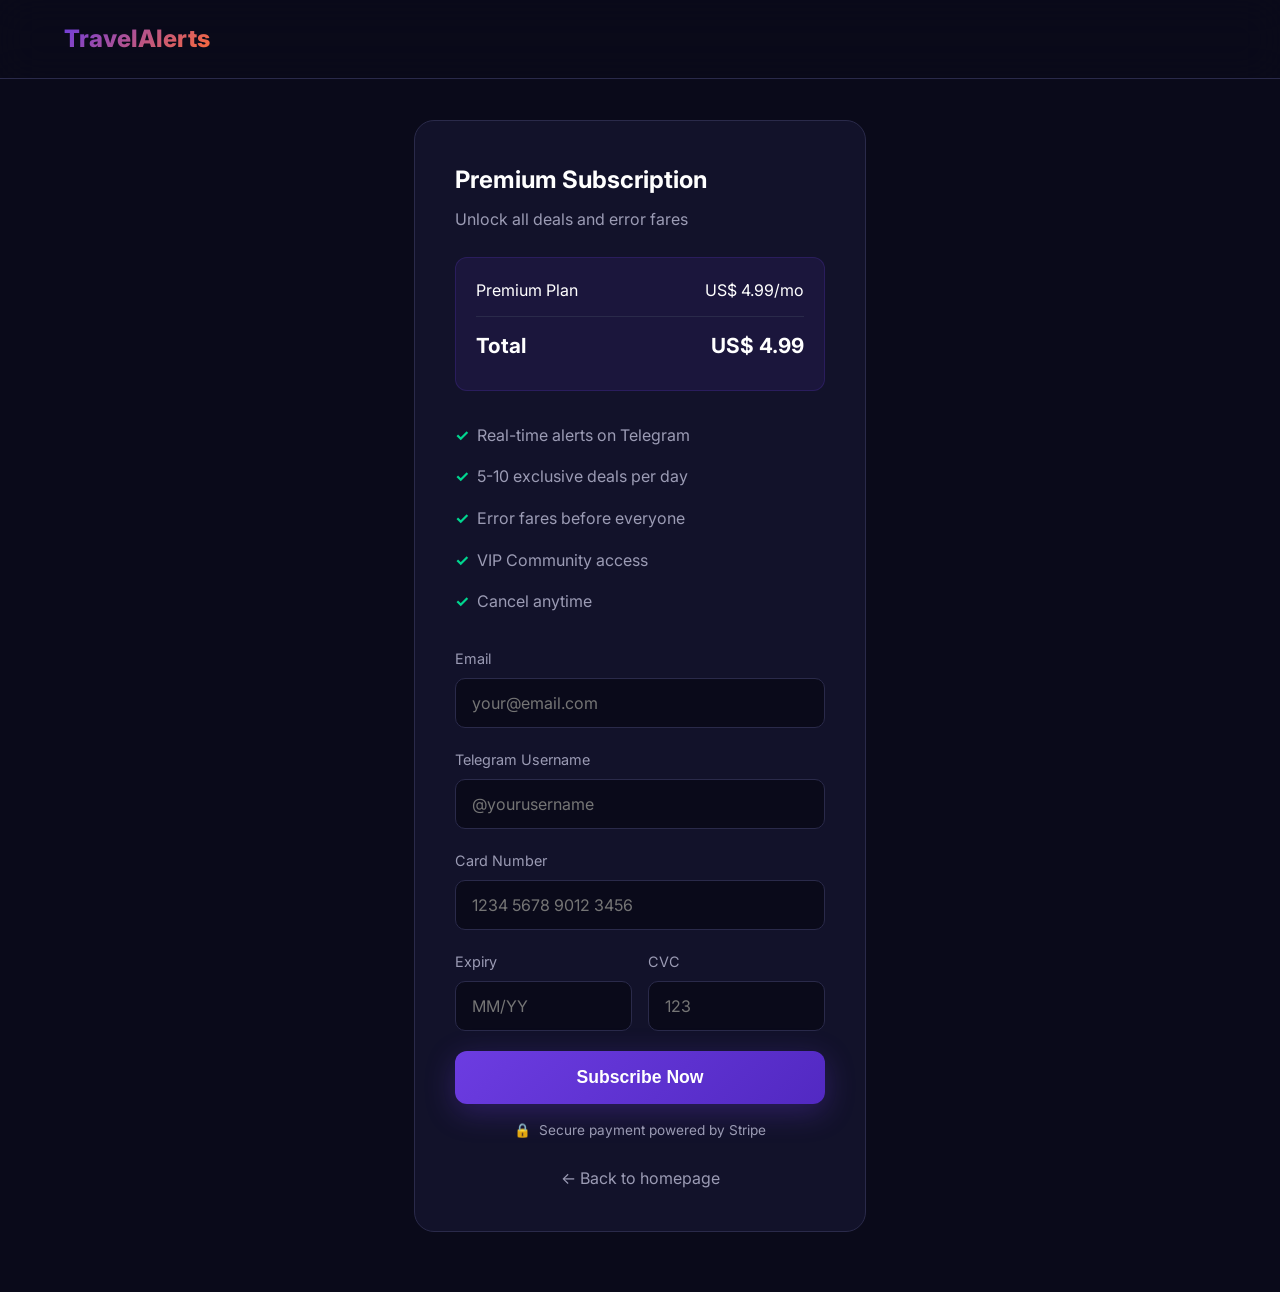
==== pages/checkout.html @ 3c92c2e8 "Site Travel Alerts - landing + checkout + success + i18n" ====
<!DOCTYPE html>
<html lang="en">
<head>
  <meta charset="UTF-8">
  <meta name="viewport" content="width=device-width, initial-scale=1.0">
  <title>Checkout - Travel Alerts Premium</title>
  <link href="https://fonts.googleapis.com/css2?family=Inter:wght@400;500;600;700;800&display=swap" rel="stylesheet">
  <link rel="stylesheet" href="/css/style.css">
  <style>
    .checkout-page { padding: 120px 0 60px; min-height: 100vh; }
    .checkout-container { max-width: 500px; margin: 0 auto; }
    .checkout-card {
      background: var(--bg-card);
      border: 1px solid var(--border);
      border-radius: 20px;
      padding: 40px;
    }
    .checkout-card h2 { margin-bottom: 8px; }
    .checkout-summary {
      background: rgba(108, 60, 225, 0.1);
      border: 1px solid rgba(108, 60, 225, 0.2);
      border-radius: 12px;
      padding: 20px;
      margin: 24px 0;
    }
    .summary-row { display: flex; justify-content: space-between; margin-bottom: 8px; }
    .summary-row.total { font-size: 1.3rem; font-weight: 700; border-top: 1px solid var(--border); padding-top: 12px; margin-top: 12px; }
    .form-group { margin-bottom: 20px; }
    .form-group label { display: block; margin-bottom: 8px; color: var(--text-muted); font-size: 0.9rem; }
    .form-group input, .form-group select {
      width: 100%;
      padding: 14px 16px;
      background: var(--bg-dark);
      border: 1px solid var(--border);
      border-radius: 10px;
      color: var(--text);
      font-size: 1rem;
      font-family: inherit;
    }
    .form-group input:focus, .form-group select:focus {
      outline: none;
      border-color: var(--primary);
    }
    .form-row { display: grid; grid-template-columns: 1fr 1fr; gap: 16px; }
    .secure-badge {
      display: flex;
      align-items: center;
      justify-content: center;
      gap: 8px;
      color: var(--text-muted);
      font-size: 0.85rem;
      margin-top: 16px;
    }
    .included-list { margin: 24px 0; }
    .included-list li {
      padding: 8px 0;
      color: var(--text-muted);
      display: flex;
      align-items: center;
      gap: 8px;
      list-style: none;
    }
    .included-list li::before { content: '✓'; color: var(--success); font-weight: bold; }
    .back-link { display: block; text-align: center; margin-top: 24px; color: var(--text-muted); }
  </style>
</head>
<body>

  <header>
    <div class="container header-inner">
      <a href="/" class="logo">TravelAlerts</a>
    </div>
  </header>

  <section class="checkout-page">
    <div class="container checkout-container">
      <div class="checkout-card">
        <h2 id="ck-title">Premium Subscription</h2>
        <p style="color: var(--text-muted)" id="ck-subtitle">Unlock all deals and error fares</p>

        <div class="checkout-summary">
          <div class="summary-row">
            <span id="ck-plan">Premium Plan</span>
            <span id="ck-plan-price">US$ 4.99/mo</span>
          </div>
          <div class="summary-row total">
            <span id="ck-total-label">Total</span>
            <span id="ck-total">US$ 4.99</span>
          </div>
        </div>

        <ul class="included-list" id="ck-features">
          <li id="ck-f1">Real-time alerts on Telegram</li>
          <li id="ck-f2">5-10 exclusive deals per day</li>
          <li id="ck-f3">Error fares before everyone</li>
          <li id="ck-f4">VIP Community access</li>
          <li id="ck-f5">Cancel anytime</li>
        </ul>

        <form id="checkout-form">
          <div class="form-group">
            <label id="ck-label-email">Email</label>
            <input type="email" id="email" required placeholder="your@email.com">
          </div>

          <div class="form-group">
            <label id="ck-label-telegram">Telegram Username</label>
            <input type="text" id="telegram" required placeholder="@yourusername">
          </div>

          <div class="form-group">
            <label id="ck-label-card">Card Number</label>
            <input type="text" id="card" required placeholder="1234 5678 9012 3456" maxlength="19">
          </div>

          <div class="form-row">
            <div class="form-group">
              <label id="ck-label-exp">Expiry</label>
              <input type="text" id="expiry" required placeholder="MM/YY" maxlength="5">
            </div>
            <div class="form-group">
              <label>CVC</label>
              <input type="text" id="cvc" required placeholder="123" maxlength="4">
            </div>
          </div>

          <button type="submit" class="btn btn-primary" style="width:100%;justify-content:center" id="ck-submit">
            Subscribe Now
          </button>

          <div class="secure-badge">
            🔒 <span id="ck-secure">Secure payment powered by Stripe</span>
          </div>
        </form>

        <a href="/" class="back-link" id="ck-back">← Back to homepage</a>
      </div>
    </div>
  </section>

  <script>
    const CK_TEXTS = {
      pt: {
        title: 'Assinatura Premium',
        subtitle: 'Desbloqueie todos os deals e error fares',
        plan: 'Plano Premium',
        totalLabel: 'Total',
        f1: 'Alertas em tempo real no Telegram',
        f2: '5-10 deals exclusivos por dia',
        f3: 'Error fares antes de todos',
        f4: 'Acesso a Comunidade VIP',
        f5: 'Cancele quando quiser',
        labelEmail: 'E-mail',
        labelTelegram: 'Usuario do Telegram',
        labelCard: 'Numero do cartao',
        labelExp: 'Validade',
        submit: 'Assinar Agora',
        secure: 'Pagamento seguro via Stripe',
        back: '← Voltar para a pagina inicial',
      },
      en: {
        title: 'Premium Subscription',
        subtitle: 'Unlock all deals and error fares',
        plan: 'Premium Plan',
        totalLabel: 'Total',
        f1: 'Real-time alerts on Telegram',
        f2: '5-10 exclusive deals per day',
        f3: 'Error fares before everyone',
        f4: 'VIP Community access',
        f5: 'Cancel anytime',
        labelEmail: 'Email',
        labelTelegram: 'Telegram Username',
        labelCard: 'Card Number',
        labelExp: 'Expiry',
        submit: 'Subscribe Now',
        secure: 'Secure payment powered by Stripe',
        back: '← Back to homepage',
      }
    };

    const PRICES = {
      BRL: { symbol: 'R$', amount: '19,90', period: '/mes' },
      USD: { symbol: 'US$', amount: '4.99', period: '/mo' },
      GBP: { symbol: '£', amount: '3.99', period: '/mo' },
      EUR: { symbol: '€', amount: '4.49', period: '/mo' },
      CHF: { symbol: 'CHF', amount: '4.99', period: '/mo' },
      AUD: { symbol: 'A$', amount: '7.49', period: '/mo' },
      AED: { symbol: 'AED', amount: '18.90', period: '/mo' },
      JPY: { symbol: '¥', amount: '750', period: '/mo' },
      KRW: { symbol: '₩', amount: '6,900', period: '/mo' },
      CAD: { symbol: 'C$', amount: '6.49', period: '/mo' },
      DKK: { symbol: 'DKK', amount: '34.90', period: '/mo' },
      SEK: { symbol: 'SEK', amount: '52.90', period: '/mo' },
      NOK: { symbol: 'NOK', amount: '54.90', period: '/mo' },
      MXN: { symbol: 'MX$', amount: '89.90', period: '/mo' },
    };

    async function initCheckout() {
      let lang = 'en', currencyCode = 'USD';
      try {
        const res = await fetch('/api/detect-country');
        const data = await res.json();
        lang = data.lang || 'en';
        currencyCode = data.currency?.code || 'USD';
      } catch {}

      const t = CK_TEXTS[lang] || CK_TEXTS.en;
      const p = PRICES[currencyCode] || PRICES.USD;
      const per = lang === 'pt' ? '/mes' : '/mo';

      document.getElementById('ck-title').textContent = t.title;
      document.getElementById('ck-subtitle').textContent = t.subtitle;
      document.getElementById('ck-plan').textContent = t.plan;
      document.getElementById('ck-plan-price').textContent = `${p.symbol} ${p.amount}${per}`;
      document.getElementById('ck-total-label').textContent = t.totalLabel;
      document.getElementById('ck-total').textContent = `${p.symbol} ${p.amount}`;
      document.getElementById('ck-f1').textContent = t.f1;
      document.getElementById('ck-f2').textContent = t.f2;
      document.getElementById('ck-f3').textContent = t.f3;
      document.getElementById('ck-f4').textContent = t.f4;
      document.getElementById('ck-f5').textContent = t.f5;
      document.getElementById('ck-label-email').textContent = t.labelEmail;
      document.getElementById('ck-label-telegram').textContent = t.labelTelegram;
      document.getElementById('ck-label-card').textContent = t.labelCard;
      document.getElementById('ck-label-exp').textContent = t.labelExp;
      document.getElementById('ck-submit').textContent = t.submit;
      document.getElementById('ck-secure').textContent = t.secure;
      document.getElementById('ck-back').textContent = t.back;

      // Card formatting
      document.getElementById('card').addEventListener('input', function(e) {
        let v = e.target.value.replace(/\D/g, '').substring(0, 16);
        e.target.value = v.replace(/(.{4})/g, '$1 ').trim();
      });

      document.getElementById('expiry').addEventListener('input', function(e) {
        let v = e.target.value.replace(/\D/g, '').substring(0, 4);
        if (v.length >= 2) v = v.substring(0, 2) + '/' + v.substring(2);
        e.target.value = v;
      });

      // Form submit
      document.getElementById('checkout-form').addEventListener('submit', function(e) {
        e.preventDefault();
        // TODO: Integrate with Stripe API
        // For now, redirect to success page
        const telegram = document.getElementById('telegram').value;
        const email = document.getElementById('email').value;
        window.location.href = `/success?telegram=${encodeURIComponent(telegram)}&email=${encodeURIComponent(email)}`;
      });
    }

    document.addEventListener('DOMContentLoaded', initCheckout);
  </script>
</body>
</html>
---- css/style.css ----
* { margin: 0; padding: 0; box-sizing: border-box; }

:root {
  --primary: #6C3CE1;
  --primary-dark: #5229C2;
  --accent: #FF6B35;
  --bg-dark: #0A0A1A;
  --bg-card: #12122A;
  --bg-card-hover: #1A1A3A;
  --text: #FFFFFF;
  --text-muted: #9B9BB4;
  --success: #00D68F;
  --border: #2A2A4A;
}

body {
  font-family: 'Inter', -apple-system, BlinkMacSystemFont, sans-serif;
  background: var(--bg-dark);
  color: var(--text);
  line-height: 1.6;
  overflow-x: hidden;
}

a { color: var(--primary); text-decoration: none; }

.container { max-width: 1200px; margin: 0 auto; padding: 0 24px; }

/* ===== HEADER ===== */
header {
  padding: 20px 0;
  position: fixed;
  width: 100%;
  top: 0;
  z-index: 100;
  background: rgba(10, 10, 26, 0.9);
  backdrop-filter: blur(20px);
  border-bottom: 1px solid var(--border);
}

.header-inner {
  display: flex;
  justify-content: space-between;
  align-items: center;
}

.logo {
  font-size: 1.5rem;
  font-weight: 800;
  background: linear-gradient(135deg, var(--primary), var(--accent));
  -webkit-background-clip: text;
  -webkit-text-fill-color: transparent;
}

.nav-links { display: flex; gap: 32px; align-items: center; }
.nav-links a { color: var(--text-muted); font-size: 0.95rem; transition: color 0.3s; }
.nav-links a:hover { color: var(--text); }

.lang-badge {
  background: var(--bg-card);
  border: 1px solid var(--border);
  padding: 6px 14px;
  border-radius: 20px;
  font-size: 0.85rem;
  cursor: pointer;
  transition: all 0.3s;
}
.lang-badge:hover { border-color: var(--primary); }

/* ===== HERO ===== */
.hero {
  padding: 160px 0 100px;
  text-align: center;
  position: relative;
}

.hero::before {
  content: '';
  position: absolute;
  top: 0; left: 50%;
  transform: translateX(-50%);
  width: 600px; height: 600px;
  background: radial-gradient(circle, rgba(108, 60, 225, 0.15), transparent 70%);
  pointer-events: none;
}

.hero-badge {
  display: inline-block;
  background: rgba(108, 60, 225, 0.15);
  border: 1px solid rgba(108, 60, 225, 0.3);
  padding: 8px 20px;
  border-radius: 50px;
  font-size: 0.9rem;
  color: var(--primary);
  margin-bottom: 24px;
}

.hero h1 {
  font-size: clamp(2.5rem, 6vw, 4.5rem);
  font-weight: 800;
  line-height: 1.1;
  margin-bottom: 24px;
}

.hero h1 span {
  background: linear-gradient(135deg, var(--accent), #FF9A5C);
  -webkit-background-clip: text;
  -webkit-text-fill-color: transparent;
}

.hero p {
  font-size: 1.2rem;
  color: var(--text-muted);
  max-width: 600px;
  margin: 0 auto 40px;
}

.hero-buttons { display: flex; gap: 16px; justify-content: center; flex-wrap: wrap; }

.btn {
  padding: 16px 32px;
  border-radius: 12px;
  font-size: 1.1rem;
  font-weight: 600;
  border: none;
  cursor: pointer;
  transition: all 0.3s;
  display: inline-flex;
  align-items: center;
  gap: 8px;
}

.btn-primary {
  background: linear-gradient(135deg, var(--primary), var(--primary-dark));
  color: white;
  box-shadow: 0 8px 30px rgba(108, 60, 225, 0.3);
}
.btn-primary:hover {
  transform: translateY(-2px);
  box-shadow: 0 12px 40px rgba(108, 60, 225, 0.4);
}

.btn-secondary {
  background: var(--bg-card);
  color: var(--text);
  border: 1px solid var(--border);
}
.btn-secondary:hover {
  border-color: var(--primary);
  transform: translateY(-2px);
}

/* ===== STATS BAR ===== */
.stats-bar {
  display: grid;
  grid-template-columns: repeat(auto-fit, minmax(200px, 1fr));
  gap: 24px;
  padding: 60px 0;
}

.stat-item {
  text-align: center;
  padding: 24px;
  background: var(--bg-card);
  border-radius: 16px;
  border: 1px solid var(--border);
}

.stat-number {
  font-size: 2.5rem;
  font-weight: 800;
  background: linear-gradient(135deg, var(--primary), var(--accent));
  -webkit-background-clip: text;
  -webkit-text-fill-color: transparent;
}

.stat-label { color: var(--text-muted); font-size: 0.95rem; margin-top: 4px; }

/* ===== FEATURES ===== */
.features { padding: 80px 0; }
.features h2 { text-align: center; font-size: 2.5rem; margin-bottom: 60px; }

.features-grid {
  display: grid;
  grid-template-columns: repeat(auto-fit, minmax(300px, 1fr));
  gap: 24px;
}

.feature-card {
  background: var(--bg-card);
  border: 1px solid var(--border);
  border-radius: 16px;
  padding: 32px;
  transition: all 0.3s;
}
.feature-card:hover {
  border-color: var(--primary);
  transform: translateY(-4px);
  background: var(--bg-card-hover);
}

.feature-icon {
  font-size: 2.5rem;
  margin-bottom: 16px;
}

.feature-card h3 { font-size: 1.3rem; margin-bottom: 12px; }
.feature-card p { color: var(--text-muted); }

/* ===== PRICING ===== */
.pricing { padding: 80px 0; }
.pricing h2 { text-align: center; font-size: 2.5rem; margin-bottom: 16px; }
.pricing .subtitle { text-align: center; color: var(--text-muted); margin-bottom: 60px; font-size: 1.1rem; }

.pricing-grid {
  display: grid;
  grid-template-columns: repeat(auto-fit, minmax(320px, 1fr));
  gap: 24px;
  max-width: 800px;
  margin: 0 auto;
}

.price-card {
  background: var(--bg-card);
  border: 1px solid var(--border);
  border-radius: 20px;
  padding: 40px;
  position: relative;
  transition: all 0.3s;
}
.price-card:hover { transform: translateY(-4px); }

.price-card.popular {
  border-color: var(--primary);
  box-shadow: 0 0 60px rgba(108, 60, 225, 0.15);
}

.popular-badge {
  position: absolute;
  top: -14px;
  left: 50%;
  transform: translateX(-50%);
  background: linear-gradient(135deg, var(--primary), var(--accent));
  color: white;
  padding: 6px 20px;
  border-radius: 50px;
  font-size: 0.85rem;
  font-weight: 600;
}

.price-card h3 { font-size: 1.5rem; margin-bottom: 8px; }
.price-card .price {
  font-size: 3rem;
  font-weight: 800;
  margin: 16px 0;
}
.price-card .price small { font-size: 1rem; color: var(--text-muted); font-weight: 400; }
.price-card .price-period { color: var(--text-muted); font-size: 0.9rem; }

.price-features {
  list-style: none;
  margin: 24px 0 32px;
}

.price-features li {
  padding: 10px 0;
  color: var(--text-muted);
  display: flex;
  align-items: center;
  gap: 10px;
}

.price-features li::before {
  content: '✓';
  color: var(--success);
  font-weight: bold;
}

.price-card .btn { width: 100%; justify-content: center; }

/* ===== EXAMPLES ===== */
.examples { padding: 80px 0; }
.examples h2 { text-align: center; font-size: 2.5rem; margin-bottom: 60px; }

.deal-example {
  background: var(--bg-card);
  border: 1px solid var(--border);
  border-radius: 16px;
  padding: 24px;
  max-width: 500px;
  margin: 0 auto 24px;
}

.deal-header { display: flex; justify-content: space-between; align-items: center; margin-bottom: 12px; }
.deal-tag {
  background: rgba(255, 107, 53, 0.15);
  color: var(--accent);
  padding: 4px 12px;
  border-radius: 8px;
  font-size: 0.85rem;
  font-weight: 600;
}

.deal-route { font-size: 1.3rem; font-weight: 700; margin-bottom: 8px; }
.deal-price { font-size: 1.8rem; font-weight: 800; color: var(--success); }
.deal-original { color: var(--text-muted); text-decoration: line-through; font-size: 1rem; margin-left: 8px; }
.deal-savings {
  background: rgba(0, 214, 143, 0.1);
  color: var(--success);
  padding: 4px 10px;
  border-radius: 8px;
  font-size: 0.85rem;
  margin-top: 8px;
  display: inline-block;
}

/* ===== FOOTER ===== */
footer {
  padding: 60px 0 30px;
  border-top: 1px solid var(--border);
  text-align: center;
}

footer p { color: var(--text-muted); font-size: 0.9rem; }

/* ===== RESPONSIVE ===== */
@media (max-width: 768px) {
  .nav-links { display: none; }
  .hero { padding: 120px 0 60px; }
  .hero-buttons { flex-direction: column; align-items: center; }
  .btn { width: 100%; max-width: 320px; justify-content: center; }
  .stats-bar { grid-template-columns: repeat(2, 1fr); }
  .pricing-grid { grid-template-columns: 1fr; }
}
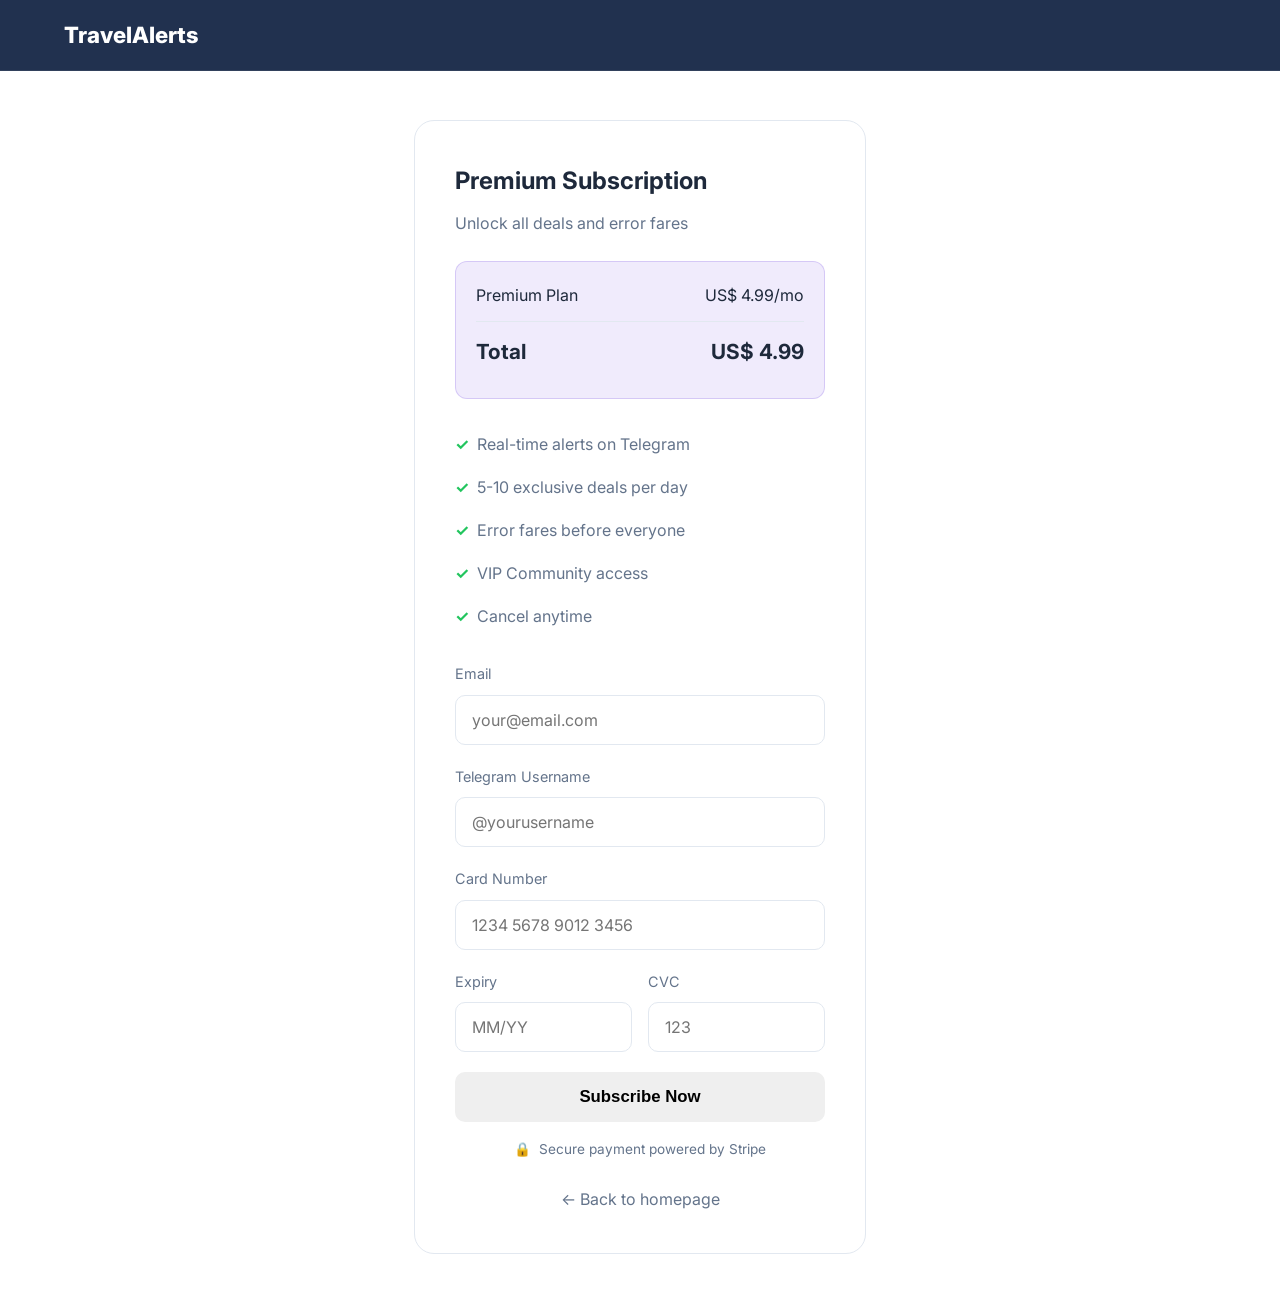
==== commit 623021cd: "Fix: todos os acentos PT-BR corrigidos - landing, checkout, success" ====
--- a/pages/checkout.html
+++ b/pages/checkout.html
@@ -148,15 +148,15 @@
         f1: 'Alertas em tempo real no Telegram',
         f2: '5-10 deals exclusivos por dia',
         f3: 'Error fares antes de todos',
-        f4: 'Acesso a Comunidade VIP',
+        f4: 'Acesso \u00E0 Comunidade VIP',
         f5: 'Cancele quando quiser',
         labelEmail: 'E-mail',
-        labelTelegram: 'Usuario do Telegram',
-        labelCard: 'Numero do cartao',
+        labelTelegram: 'Usu\u00E1rio do Telegram',
+        labelCard: 'N\u00FAmero do cart\u00E3o',
         labelExp: 'Validade',
         submit: 'Assinar Agora',
         secure: 'Pagamento seguro via Stripe',
-        back: '← Voltar para a pagina inicial',
+        back: '\u2190 Voltar para a p\u00E1gina inicial',
       },
       en: {
         title: 'Premium Subscription',
--- a/css/style.css
+++ b/css/style.css
@@ -1,333 +1,290 @@
 * { margin: 0; padding: 0; box-sizing: border-box; }
 
 :root {
-  --primary: #6C3CE1;
-  --primary-dark: #5229C2;
-  --accent: #FF6B35;
-  --bg-dark: #0A0A1A;
-  --bg-card: #12122A;
-  --bg-card-hover: #1A1A3A;
-  --text: #FFFFFF;
-  --text-muted: #9B9BB4;
-  --success: #00D68F;
-  --border: #2A2A4A;
+  --brand: #1A2B4A;
+  --brand-light: #243B63;
+  --turquoise: #00B4D8;
+  --turquoise-dark: #0891B2;
+  --cta: #FF6B2B;
+  --cta-hover: #E85A1B;
+  --urgent: #EF4444;
+  --gold: #D4A843;
+  --gold-light: #F5DEB3;
+  --success: #22C55E;
+  --text: #1E293B;
+  --text-muted: #64748B;
+  --bg: #FFFFFF;
+  --bg-alt: #F8FAFC;
+  --bg-card: #FFFFFF;
+  --border: #E2E8F0;
+  --expired: rgba(239,68,68,0.08);
 }
 
 body {
   font-family: 'Inter', -apple-system, BlinkMacSystemFont, sans-serif;
-  background: var(--bg-dark);
+  background: var(--bg);
   color: var(--text);
-  line-height: 1.6;
+  line-height: 1.7;
   overflow-x: hidden;
 }
 
-a { color: var(--primary); text-decoration: none; }
-
+a { color: var(--turquoise-dark); text-decoration: none; }
 .container { max-width: 1200px; margin: 0 auto; padding: 0 24px; }
-
-/* ===== HEADER ===== */
+img { max-width: 100%; }
+
+/* HEADER */
 header {
-  padding: 20px 0;
-  position: fixed;
-  width: 100%;
-  top: 0;
-  z-index: 100;
-  background: rgba(10, 10, 26, 0.9);
-  backdrop-filter: blur(20px);
-  border-bottom: 1px solid var(--border);
-}
-
-.header-inner {
-  display: flex;
-  justify-content: space-between;
-  align-items: center;
-}
-
-.logo {
-  font-size: 1.5rem;
-  font-weight: 800;
-  background: linear-gradient(135deg, var(--primary), var(--accent));
-  -webkit-background-clip: text;
-  -webkit-text-fill-color: transparent;
-}
-
-.nav-links { display: flex; gap: 32px; align-items: center; }
-.nav-links a { color: var(--text-muted); font-size: 0.95rem; transition: color 0.3s; }
-.nav-links a:hover { color: var(--text); }
-
+  padding: 16px 0;
+  position: fixed; width: 100%; top: 0; z-index: 100;
+  background: rgba(26,43,74,0.97);
+  backdrop-filter: blur(12px);
+  border-bottom: 1px solid rgba(255,255,255,0.08);
+}
+.header-inner { display: flex; justify-content: space-between; align-items: center; }
+.logo { font-size: 1.4rem; font-weight: 800; color: #fff; }
+.logo span { color: var(--turquoise); }
+.nav-links { display: flex; gap: 28px; align-items: center; }
+.nav-links a { color: rgba(255,255,255,0.75); font-size: 0.9rem; transition: color 0.3s; }
+.nav-links a:hover { color: #fff; }
 .lang-badge {
-  background: var(--bg-card);
+  background: rgba(255,255,255,0.1); border: 1px solid rgba(255,255,255,0.2);
+  padding: 5px 12px; border-radius: 20px; font-size: 0.8rem; color: #fff; cursor: pointer;
+}
+
+/* HERO */
+.hero {
+  padding: 140px 0 80px;
+  background: linear-gradient(165deg, var(--brand) 0%, #0F1B30 100%);
+  color: #fff; text-align: center; position: relative; overflow: hidden;
+}
+.hero::after {
+  content: ''; position: absolute; bottom: -2px; left: 0; right: 0; height: 80px;
+  background: linear-gradient(to bottom, transparent, var(--bg));
+}
+.hero-badge {
+  display: inline-block; background: rgba(0,180,216,0.15);
+  border: 1px solid rgba(0,180,216,0.3); padding: 6px 18px;
+  border-radius: 50px; font-size: 0.85rem; color: var(--turquoise); margin-bottom: 20px;
+}
+.hero h1 {
+  font-size: clamp(2rem, 5vw, 3.5rem); font-weight: 800; line-height: 1.15; margin-bottom: 20px;
+  max-width: 800px; margin-left: auto; margin-right: auto;
+}
+.hero h1 .highlight {
+  background: linear-gradient(135deg, var(--cta), #FF9A5C);
+  -webkit-background-clip: text; -webkit-text-fill-color: transparent;
+}
+.hero p { font-size: 1.15rem; color: rgba(255,255,255,0.7); max-width: 620px; margin: 0 auto 32px; }
+.hero-buttons { display: flex; gap: 14px; justify-content: center; flex-wrap: wrap; }
+.hero-micro { color: rgba(255,255,255,0.5); font-size: 0.8rem; margin-top: 16px; }
+
+/* BUTTONS */
+.btn {
+  padding: 15px 30px; border-radius: 10px; font-size: 1.05rem; font-weight: 600;
+  border: none; cursor: pointer; transition: all 0.3s; display: inline-flex; align-items: center; gap: 8px;
+  text-decoration: none;
+}
+.btn-cta {
+  background: var(--cta); color: #fff;
+  box-shadow: 0 6px 24px rgba(255,107,43,0.35);
+}
+.btn-cta:hover { background: var(--cta-hover); transform: translateY(-2px); box-shadow: 0 10px 32px rgba(255,107,43,0.4); }
+.btn-outline { background: transparent; color: #fff; border: 1.5px solid rgba(255,255,255,0.3); }
+.btn-outline:hover { border-color: var(--turquoise); color: var(--turquoise); }
+.btn-gold {
+  background: linear-gradient(135deg, var(--gold), #C4943A); color: #fff;
+  box-shadow: 0 6px 24px rgba(212,168,67,0.3);
+}
+.btn-gold:hover { transform: translateY(-2px); }
+.btn-success { background: var(--success); color: #fff; }
+
+/* SOCIAL PROOF BAR */
+.proof-bar {
+  display: flex; justify-content: center; gap: 40px; flex-wrap: wrap;
+  padding: 20px 0; margin-top: 32px; border-top: 1px solid rgba(255,255,255,0.1);
+}
+.proof-item { text-align: center; }
+.proof-number { font-size: 1.6rem; font-weight: 800; color: var(--turquoise); }
+.proof-label { font-size: 0.8rem; color: rgba(255,255,255,0.5); }
+
+/* EXPIRED DEALS - FOMO */
+.fomo { padding: 70px 0; background: var(--bg-alt); }
+.fomo h2 { text-align: center; font-size: 2rem; margin-bottom: 8px; color: var(--urgent); }
+.fomo .subtitle { text-align: center; color: var(--text-muted); margin-bottom: 40px; font-size: 1.05rem; }
+.fomo-grid { display: grid; grid-template-columns: repeat(auto-fit, minmax(280px, 1fr)); gap: 20px; }
+.fomo-card {
+  background: var(--bg-card); border: 1px solid var(--border); border-radius: 14px;
+  padding: 24px; position: relative; opacity: 0.85;
+}
+.fomo-card::before {
+  content: ''; position: absolute; top: 0; left: 0; right: 0; bottom: 0;
+  background: repeating-linear-gradient(45deg, transparent, transparent 10px, rgba(239,68,68,0.02) 10px, rgba(239,68,68,0.02) 20px);
+  border-radius: 14px; pointer-events: none;
+}
+.expired-badge {
+  background: var(--expired); color: var(--urgent); padding: 3px 10px;
+  border-radius: 6px; font-size: 0.75rem; font-weight: 700;
+}
+.fomo-route { font-size: 1.15rem; font-weight: 700; margin: 10px 0 6px; }
+.fomo-prices { display: flex; align-items: center; gap: 12px; }
+.fomo-original { text-decoration: line-through; color: var(--text-muted); font-size: 1rem; }
+.fomo-deal { font-size: 1.4rem; font-weight: 800; color: var(--success); }
+.fomo-savings {
+  background: rgba(34,197,94,0.1); color: var(--success); padding: 3px 10px;
+  border-radius: 6px; font-size: 0.8rem; font-weight: 600; display: inline-block; margin-top: 8px;
+}
+.fomo-time { color: var(--text-muted); font-size: 0.8rem; margin-top: 8px; }
+.fomo-cta { text-align: center; margin-top: 40px; }
+
+/* DESTINATIONS */
+.destinations { padding: 70px 0; }
+.destinations h2 { text-align: center; font-size: 2rem; margin-bottom: 40px; }
+.dest-grid { display: grid; grid-template-columns: repeat(auto-fit, minmax(280px, 1fr)); gap: 20px; }
+.dest-card {
+  border-radius: 16px; overflow: hidden; position: relative;
+  border: 1px solid var(--border); transition: transform 0.3s, box-shadow 0.3s;
+}
+.dest-card:hover { transform: translateY(-6px); box-shadow: 0 16px 48px rgba(0,0,0,0.1); }
+.dest-img {
+  width: 100%; height: 200px; object-fit: cover;
+}
+.dest-info { padding: 20px; }
+.dest-route { font-weight: 700; font-size: 1.1rem; margin-bottom: 8px; }
+.dest-price-row { display: flex; align-items: center; gap: 10px; }
+.dest-original { text-decoration: line-through; color: var(--text-muted); }
+.dest-deal { font-size: 1.5rem; font-weight: 800; color: var(--success); }
+.dest-tag {
+  position: absolute; top: 12px; left: 12px;
+  background: var(--urgent); color: #fff; padding: 4px 10px;
+  border-radius: 6px; font-size: 0.75rem; font-weight: 700;
+}
+
+/* HOW IT WORKS */
+.how { padding: 70px 0; background: var(--bg-alt); }
+.how h2 { text-align: center; font-size: 2rem; margin-bottom: 50px; }
+.steps { display: grid; grid-template-columns: repeat(auto-fit, minmax(280px, 1fr)); gap: 32px; }
+.step { text-align: center; padding: 32px 24px; }
+.step-icon { font-size: 3rem; margin-bottom: 16px; }
+.step-num {
+  display: inline-flex; align-items: center; justify-content: center;
+  width: 36px; height: 36px; border-radius: 50%;
+  background: var(--turquoise); color: #fff; font-weight: 700; font-size: 1rem; margin-bottom: 12px;
+}
+.step h3 { font-size: 1.2rem; margin-bottom: 8px; }
+.step p { color: var(--text-muted); font-size: 0.95rem; }
+
+/* FEATURES TABLE */
+.compare { padding: 70px 0; }
+.compare h2 { text-align: center; font-size: 2rem; margin-bottom: 40px; }
+.compare-table {
+  max-width: 700px; margin: 0 auto; border-radius: 16px; overflow: hidden;
   border: 1px solid var(--border);
-  padding: 6px 14px;
-  border-radius: 20px;
-  font-size: 0.85rem;
-  cursor: pointer;
-  transition: all 0.3s;
-}
-.lang-badge:hover { border-color: var(--primary); }
-
-/* ===== HERO ===== */
-.hero {
-  padding: 160px 0 100px;
-  text-align: center;
-  position: relative;
-}
-
-.hero::before {
-  content: '';
-  position: absolute;
-  top: 0; left: 50%;
-  transform: translateX(-50%);
-  width: 600px; height: 600px;
-  background: radial-gradient(circle, rgba(108, 60, 225, 0.15), transparent 70%);
-  pointer-events: none;
-}
-
-.hero-badge {
-  display: inline-block;
-  background: rgba(108, 60, 225, 0.15);
-  border: 1px solid rgba(108, 60, 225, 0.3);
-  padding: 8px 20px;
-  border-radius: 50px;
-  font-size: 0.9rem;
-  color: var(--primary);
-  margin-bottom: 24px;
-}
-
-.hero h1 {
-  font-size: clamp(2.5rem, 6vw, 4.5rem);
-  font-weight: 800;
-  line-height: 1.1;
-  margin-bottom: 24px;
-}
-
-.hero h1 span {
-  background: linear-gradient(135deg, var(--accent), #FF9A5C);
-  -webkit-background-clip: text;
-  -webkit-text-fill-color: transparent;
-}
-
-.hero p {
-  font-size: 1.2rem;
-  color: var(--text-muted);
-  max-width: 600px;
-  margin: 0 auto 40px;
-}
-
-.hero-buttons { display: flex; gap: 16px; justify-content: center; flex-wrap: wrap; }
-
-.btn {
-  padding: 16px 32px;
-  border-radius: 12px;
-  font-size: 1.1rem;
-  font-weight: 600;
-  border: none;
-  cursor: pointer;
-  transition: all 0.3s;
-  display: inline-flex;
-  align-items: center;
-  gap: 8px;
-}
-
-.btn-primary {
-  background: linear-gradient(135deg, var(--primary), var(--primary-dark));
-  color: white;
-  box-shadow: 0 8px 30px rgba(108, 60, 225, 0.3);
-}
-.btn-primary:hover {
-  transform: translateY(-2px);
-  box-shadow: 0 12px 40px rgba(108, 60, 225, 0.4);
-}
-
-.btn-secondary {
-  background: var(--bg-card);
-  color: var(--text);
-  border: 1px solid var(--border);
-}
-.btn-secondary:hover {
-  border-color: var(--primary);
-  transform: translateY(-2px);
-}
-
-/* ===== STATS BAR ===== */
-.stats-bar {
-  display: grid;
-  grid-template-columns: repeat(auto-fit, minmax(200px, 1fr));
-  gap: 24px;
-  padding: 60px 0;
-}
-
-.stat-item {
-  text-align: center;
-  padding: 24px;
-  background: var(--bg-card);
-  border-radius: 16px;
-  border: 1px solid var(--border);
-}
-
-.stat-number {
-  font-size: 2.5rem;
-  font-weight: 800;
-  background: linear-gradient(135deg, var(--primary), var(--accent));
-  -webkit-background-clip: text;
-  -webkit-text-fill-color: transparent;
-}
-
-.stat-label { color: var(--text-muted); font-size: 0.95rem; margin-top: 4px; }
-
-/* ===== FEATURES ===== */
-.features { padding: 80px 0; }
-.features h2 { text-align: center; font-size: 2.5rem; margin-bottom: 60px; }
-
-.features-grid {
-  display: grid;
-  grid-template-columns: repeat(auto-fit, minmax(300px, 1fr));
-  gap: 24px;
-}
-
-.feature-card {
-  background: var(--bg-card);
-  border: 1px solid var(--border);
-  border-radius: 16px;
-  padding: 32px;
-  transition: all 0.3s;
-}
-.feature-card:hover {
-  border-color: var(--primary);
-  transform: translateY(-4px);
-  background: var(--bg-card-hover);
-}
-
-.feature-icon {
-  font-size: 2.5rem;
-  margin-bottom: 16px;
-}
-
-.feature-card h3 { font-size: 1.3rem; margin-bottom: 12px; }
-.feature-card p { color: var(--text-muted); }
-
-/* ===== PRICING ===== */
-.pricing { padding: 80px 0; }
-.pricing h2 { text-align: center; font-size: 2.5rem; margin-bottom: 16px; }
-.pricing .subtitle { text-align: center; color: var(--text-muted); margin-bottom: 60px; font-size: 1.1rem; }
-
+}
+.compare-row {
+  display: grid; grid-template-columns: 1fr 100px 100px;
+  padding: 14px 24px; border-bottom: 1px solid var(--border); align-items: center;
+}
+.compare-row:last-child { border-bottom: none; }
+.compare-header {
+  background: var(--brand); color: #fff; font-weight: 700;
+}
+.compare-header .col-prem { color: var(--gold-light); }
+.compare-row .col-free, .compare-row .col-prem { text-align: center; font-size: 0.95rem; }
+.check { color: var(--success); font-weight: bold; }
+.cross { color: var(--text-muted); }
+.feature-highlight { background: rgba(212,168,67,0.06); }
+
+/* PRICING */
+.pricing { padding: 70px 0; background: var(--bg-alt); }
+.pricing h2 { text-align: center; font-size: 2rem; margin-bottom: 8px; }
+.pricing .subtitle { text-align: center; color: var(--text-muted); margin-bottom: 50px; font-size: 1.05rem; }
 .pricing-grid {
-  display: grid;
-  grid-template-columns: repeat(auto-fit, minmax(320px, 1fr));
-  gap: 24px;
-  max-width: 800px;
-  margin: 0 auto;
-}
-
+  display: grid; grid-template-columns: repeat(auto-fit, minmax(300px, 1fr));
+  gap: 24px; max-width: 750px; margin: 0 auto;
+}
 .price-card {
-  background: var(--bg-card);
-  border: 1px solid var(--border);
-  border-radius: 20px;
-  padding: 40px;
-  position: relative;
-  transition: all 0.3s;
+  background: var(--bg-card); border: 1px solid var(--border); border-radius: 18px;
+  padding: 36px; position: relative; transition: all 0.3s;
 }
 .price-card:hover { transform: translateY(-4px); }
-
-.price-card.popular {
-  border-color: var(--primary);
-  box-shadow: 0 0 60px rgba(108, 60, 225, 0.15);
-}
-
+.price-card.popular { border: 2px solid var(--gold); box-shadow: 0 0 50px rgba(212,168,67,0.1); }
 .popular-badge {
-  position: absolute;
-  top: -14px;
-  left: 50%;
-  transform: translateX(-50%);
-  background: linear-gradient(135deg, var(--primary), var(--accent));
-  color: white;
-  padding: 6px 20px;
-  border-radius: 50px;
-  font-size: 0.85rem;
-  font-weight: 600;
-}
-
-.price-card h3 { font-size: 1.5rem; margin-bottom: 8px; }
-.price-card .price {
-  font-size: 3rem;
-  font-weight: 800;
-  margin: 16px 0;
-}
-.price-card .price small { font-size: 1rem; color: var(--text-muted); font-weight: 400; }
-.price-card .price-period { color: var(--text-muted); font-size: 0.9rem; }
-
-.price-features {
-  list-style: none;
-  margin: 24px 0 32px;
-}
-
+  position: absolute; top: -13px; left: 50%; transform: translateX(-50%);
+  background: linear-gradient(135deg, var(--gold), #C4943A); color: #fff;
+  padding: 5px 18px; border-radius: 50px; font-size: 0.8rem; font-weight: 600;
+}
+.price-card h3 { font-size: 1.4rem; margin-bottom: 4px; }
+.price-amount { font-size: 2.8rem; font-weight: 800; margin: 12px 0; }
+.price-amount small { font-size: 0.9rem; color: var(--text-muted); font-weight: 400; }
+.price-features { list-style: none; margin: 20px 0 28px; }
 .price-features li {
-  padding: 10px 0;
-  color: var(--text-muted);
-  display: flex;
-  align-items: center;
-  gap: 10px;
-}
-
-.price-features li::before {
-  content: '✓';
-  color: var(--success);
-  font-weight: bold;
-}
-
+  padding: 8px 0; color: var(--text-muted); display: flex; align-items: center; gap: 8px; font-size: 0.95rem;
+}
+.price-features li::before { content: '\2713'; color: var(--success); font-weight: bold; }
 .price-card .btn { width: 100%; justify-content: center; }
-
-/* ===== EXAMPLES ===== */
-.examples { padding: 80px 0; }
-.examples h2 { text-align: center; font-size: 2.5rem; margin-bottom: 60px; }
-
-.deal-example {
-  background: var(--bg-card);
-  border: 1px solid var(--border);
-  border-radius: 16px;
-  padding: 24px;
-  max-width: 500px;
-  margin: 0 auto 24px;
-}
-
-.deal-header { display: flex; justify-content: space-between; align-items: center; margin-bottom: 12px; }
-.deal-tag {
-  background: rgba(255, 107, 53, 0.15);
-  color: var(--accent);
-  padding: 4px 12px;
-  border-radius: 8px;
-  font-size: 0.85rem;
-  font-weight: 600;
-}
-
-.deal-route { font-size: 1.3rem; font-weight: 700; margin-bottom: 8px; }
-.deal-price { font-size: 1.8rem; font-weight: 800; color: var(--success); }
-.deal-original { color: var(--text-muted); text-decoration: line-through; font-size: 1rem; margin-left: 8px; }
-.deal-savings {
-  background: rgba(0, 214, 143, 0.1);
-  color: var(--success);
-  padding: 4px 10px;
-  border-radius: 8px;
-  font-size: 0.85rem;
-  margin-top: 8px;
-  display: inline-block;
-}
-
-/* ===== FOOTER ===== */
+.price-micro { text-align: center; color: var(--text-muted); font-size: 0.8rem; margin-top: 12px; }
+
+/* TESTIMONIALS */
+.testimonials { padding: 70px 0; }
+.testimonials h2 { text-align: center; font-size: 2rem; margin-bottom: 40px; }
+.test-grid { display: grid; grid-template-columns: repeat(auto-fit, minmax(300px, 1fr)); gap: 24px; }
+.test-card {
+  background: var(--bg-card); border: 1px solid var(--border); border-radius: 16px; padding: 28px;
+}
+.test-header { display: flex; align-items: center; gap: 12px; margin-bottom: 14px; }
+.test-avatar {
+  width: 44px; height: 44px; border-radius: 50%; background: var(--turquoise);
+  display: flex; align-items: center; justify-content: center; color: #fff;
+  font-weight: 700; font-size: 1.1rem;
+}
+.test-name { font-weight: 700; font-size: 0.95rem; }
+.test-route { font-size: 0.8rem; color: var(--text-muted); }
+.test-saved {
+  background: rgba(34,197,94,0.1); color: var(--success); padding: 3px 10px;
+  border-radius: 6px; font-size: 0.85rem; font-weight: 600; display: inline-block; margin: 10px 0;
+}
+.test-quote { color: var(--text-muted); font-size: 0.95rem; font-style: italic; }
+
+/* FAQ */
+.faq { padding: 70px 0; background: var(--bg-alt); }
+.faq h2 { text-align: center; font-size: 2rem; margin-bottom: 40px; }
+.faq-list { max-width: 750px; margin: 0 auto; }
+.faq-item {
+  border: 1px solid var(--border); border-radius: 12px;
+  margin-bottom: 12px; background: var(--bg-card); overflow: hidden;
+}
+.faq-q {
+  padding: 18px 24px; font-weight: 600; cursor: pointer;
+  display: flex; justify-content: space-between; align-items: center;
+}
+.faq-q::after { content: '+'; font-size: 1.4rem; color: var(--text-muted); transition: transform 0.3s; }
+.faq-item.open .faq-q::after { transform: rotate(45deg); }
+.faq-a { padding: 0 24px 18px; color: var(--text-muted); font-size: 0.95rem; display: none; }
+.faq-item.open .faq-a { display: block; }
+
+/* FINAL CTA */
+.final-cta {
+  padding: 80px 0; background: linear-gradient(165deg, var(--brand), #0F1B30);
+  color: #fff; text-align: center;
+}
+.final-cta h2 { font-size: 2rem; margin-bottom: 12px; }
+.final-cta p { color: rgba(255,255,255,0.7); margin-bottom: 32px; max-width: 550px; margin-left: auto; margin-right: auto; }
+.final-micro { color: rgba(255,255,255,0.4); font-size: 0.8rem; margin-top: 16px; }
+
+/* FOOTER */
 footer {
-  padding: 60px 0 30px;
-  border-top: 1px solid var(--border);
-  text-align: center;
-}
-
-footer p { color: var(--text-muted); font-size: 0.9rem; }
-
-/* ===== RESPONSIVE ===== */
+  padding: 40px 0; background: var(--brand); color: rgba(255,255,255,0.5);
+  text-align: center; font-size: 0.85rem;
+}
+
+/* RESPONSIVE */
 @media (max-width: 768px) {
   .nav-links { display: none; }
-  .hero { padding: 120px 0 60px; }
+  .hero { padding: 110px 0 60px; }
   .hero-buttons { flex-direction: column; align-items: center; }
-  .btn { width: 100%; max-width: 320px; justify-content: center; }
-  .stats-bar { grid-template-columns: repeat(2, 1fr); }
+  .btn { width: 100%; max-width: 340px; justify-content: center; }
+  .proof-bar { gap: 20px; }
+  .compare-row { grid-template-columns: 1fr 80px 80px; padding: 12px 16px; font-size: 0.9rem; }
+  .fomo-grid, .dest-grid, .test-grid { grid-template-columns: 1fr; }
   .pricing-grid { grid-template-columns: 1fr; }
 }
